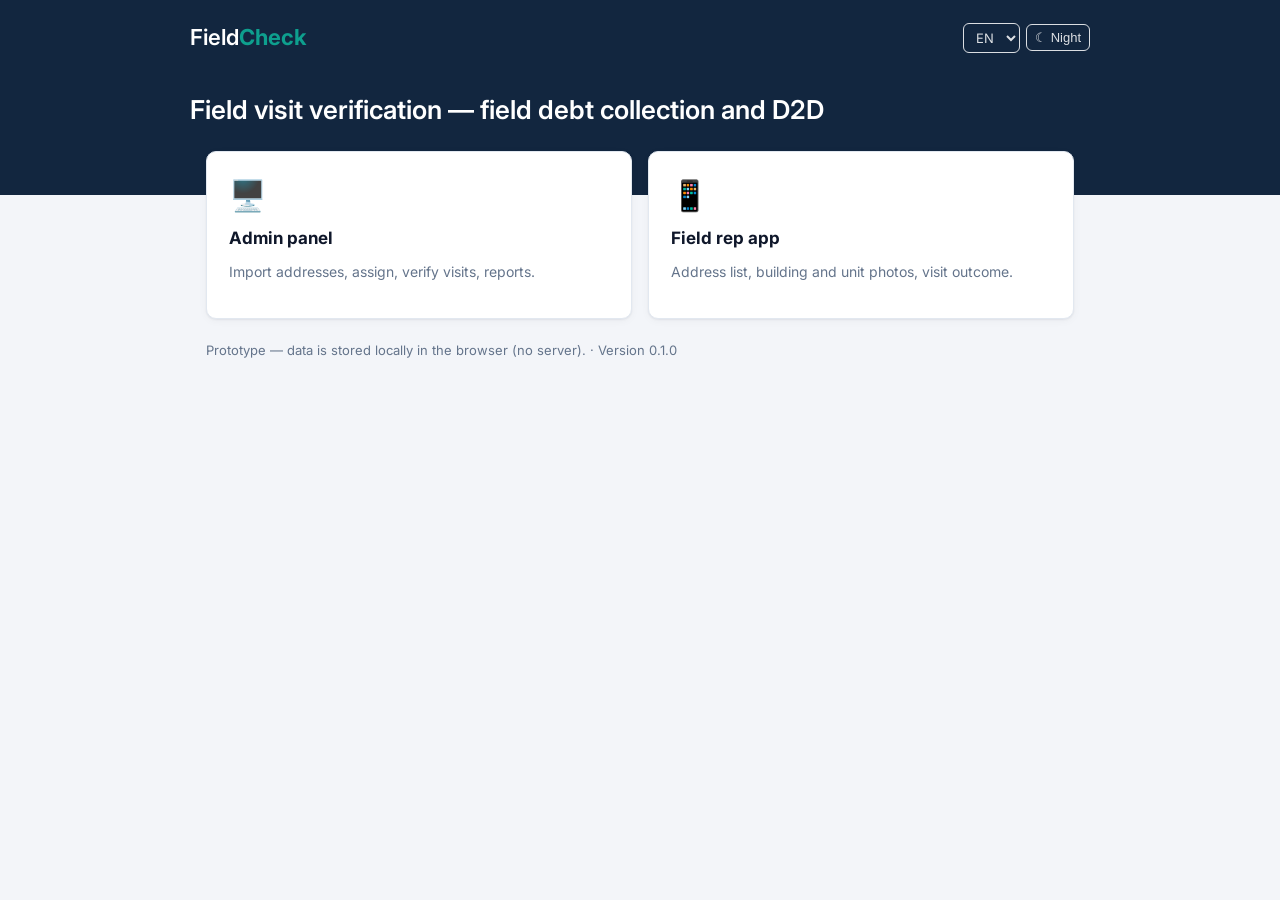
==== index.html @ 7db52467 "FieldCheck 0.1.0 — prototyp panelu admina i aplikacji handlowca Panel: pulpit z KPI i mapą, import/p" ====
<!DOCTYPE html>
<html lang="pl" data-theme="light">
<head>
  <meta charset="utf-8">
  <meta name="viewport" content="width=device-width, initial-scale=1">
  <title>FieldCheck</title>
  <link rel="stylesheet" href="assets/css/base.css">
  <script>document.documentElement.dataset.theme = localStorage.getItem('fc.theme') || (matchMedia('(prefers-color-scheme: dark)').matches ? 'dark' : 'light');</script>
  <style>
    .hero { background: var(--nav-bg); color: #fff; padding: 22px 24px 70px; }
    .hero .row { max-width: 900px; margin: 0 auto; display: flex; justify-content: space-between; align-items: center; }
    .hero .logo { font-size: 22px; font-weight: 600; }
    .hero .logo b { color: var(--teal); }
    .hero h1 { max-width: 900px; margin: 40px auto 0; font-size: 26px; font-weight: 600; }
    .tiles { max-width: 900px; margin: -44px auto 0; padding: 0 16px; display: grid; grid-template-columns: 1fr 1fr; gap: 16px; }
    .tile { display: block; text-decoration: none; color: inherit; padding: 22px; }
    .tile:hover { outline: 2px solid var(--blue); }
    .tile .ic { font-size: 30px; }
    .tile h2 { margin: 10px 0 6px; }
    .foot { max-width: 900px; margin: 22px auto; padding: 0 16px; color: var(--muted); font-size: 13px; }
    @media (max-width: 640px) { .tiles { grid-template-columns: 1fr; } }
  </style>
</head>
<body>
  <div class="hero">
    <div class="row"><div class="logo">Field<b>Check</b></div><div id="ctl"></div></div>
    <h1 data-i18n="tagline"></h1>
  </div>
  <div class="tiles">
    <a class="card tile" href="admin/"><div class="ic">🖥️</div><h2 data-i18n="open_admin"></h2><p class="muted" data-i18n="open_admin_desc"></p></a>
    <a class="card tile" href="app/"><div class="ic">📱</div><h2 data-i18n="open_app"></h2><p class="muted" data-i18n="open_app_desc"></p></a>
  </div>
  <div class="foot"><span data-i18n="prototype_note"></span> · <span id="ver"></span></div>
  <script type="module">
    import { applyDom, onLangChange } from './assets/js/i18n.js';
    import { mountControls, versionLabel } from './assets/js/ui.js';
    mountControls(document.getElementById('ctl'));
    const paint = () => { applyDom(); document.getElementById('ver').textContent = versionLabel(); };
    onLangChange(paint); paint();
  </script>
</body>
</html>
---- assets/css/base.css ----
/* FieldCheck — wspólne style (panel + aplikacja). Motyw: [data-theme="light"|"dark"] na <html> */
@import url('https://fonts.googleapis.com/css2?family=Inter:wght@400;500;600;700&display=swap');

:root {
  --navy: #12263F;
  --blue: #2F6FED;
  --teal: #0E9F8E;
  --green: #16A34A;
  --amber: #F59E0B;
  --red: #DC2626;
  --gray: #64748B;
  --radius: 10px;
  --font: 'Inter', system-ui, -apple-system, 'Segoe UI', Roboto, sans-serif;
}
[data-theme="light"] {
  --bg: #F3F5F9;
  --surface: #FFFFFF;
  --surface-2: #F8FAFC;
  --border: #E2E8F0;
  --text: #0F172A;
  --muted: #64748B;
  --nav-bg: var(--navy);
  --nav-text: #E2E8F0;
  --shadow: 0 1px 2px rgba(15, 23, 42, .06), 0 2px 8px rgba(15, 23, 42, .04);
  color-scheme: light;
}
[data-theme="dark"] {
  --bg: #0B1220;
  --surface: #121C2E;
  --surface-2: #17233A;
  --border: #24324B;
  --text: #E5EAF2;
  --muted: #8C9AB3;
  --nav-bg: #0A1628;
  --nav-text: #CBD5E1;
  --shadow: 0 1px 2px rgba(0, 0, 0, .4);
  color-scheme: dark;
}

* { box-sizing: border-box; }
html, body { margin: 0; padding: 0; }
body {
  font-family: var(--font);
  background: var(--bg);
  color: var(--text);
  font-size: 14px;
  line-height: 1.45;
  -webkit-font-smoothing: antialiased;
}
a { color: var(--blue); }
h1, h2, h3 { margin: 0 0 .5em; line-height: 1.2; }
h1 { font-size: 22px; }
h2 { font-size: 17px; }
h3 { font-size: 15px; }
.muted { color: var(--muted); }
.small { font-size: 12px; }
.hidden { display: none !important; }

/* Przyciski i pola */
.btn {
  display: inline-flex; align-items: center; justify-content: center; gap: 6px;
  border: 1px solid var(--border); background: var(--surface); color: var(--text);
  padding: 8px 14px; border-radius: 8px; font: inherit; font-weight: 500;
  cursor: pointer; text-decoration: none; white-space: nowrap;
}
.btn:hover { filter: brightness(.97); }
.btn:disabled { opacity: .5; cursor: not-allowed; }
.btn-primary { background: var(--blue); border-color: var(--blue); color: #fff; }
.btn-success { background: var(--green); border-color: var(--green); color: #fff; }
.btn-danger { background: var(--red); border-color: var(--red); color: #fff; }
.btn-ghost { background: transparent; }
.btn-block { width: 100%; }
.btn-lg { padding: 14px 18px; font-size: 16px; border-radius: 12px; }

input, select, textarea {
  font: inherit; color: var(--text); background: var(--surface);
  border: 1px solid var(--border); border-radius: 8px; padding: 8px 10px;
}
input:focus, select:focus, textarea:focus { outline: 2px solid var(--blue); outline-offset: -1px; }
label { display: block; font-weight: 500; margin-bottom: 4px; }
.field { margin-bottom: 12px; }
.field input, .field select, .field textarea { width: 100%; }

/* Karty, tabele */
.card {
  background: var(--surface); border: 1px solid var(--border);
  border-radius: var(--radius); box-shadow: var(--shadow); padding: 16px;
}
table { width: 100%; border-collapse: collapse; }
th, td { text-align: left; padding: 9px 10px; border-bottom: 1px solid var(--border); vertical-align: middle; }
th { font-size: 12px; font-weight: 600; color: var(--muted); text-transform: uppercase; letter-spacing: .03em; }
tr:last-child td { border-bottom: none; }
tbody tr:hover { background: var(--surface-2); }

/* Statusy */
.badge {
  display: inline-block; padding: 2px 9px; border-radius: 999px;
  font-size: 12px; font-weight: 600; white-space: nowrap;
}
.st-ASSIGNED    { background: rgba(100,116,139,.15); color: var(--gray); }
.st-IN_PROGRESS { background: rgba(47,111,237,.15);  color: var(--blue); }
.st-SUBMITTED   { background: rgba(14,159,142,.15);  color: var(--teal); }
.st-AUTO_VERIFIED { background: rgba(22,163,74,.15); color: var(--green); }
.st-TO_REVIEW   { background: rgba(245,158,11,.18);  color: #B45309; }
[data-theme="dark"] .st-TO_REVIEW { color: var(--amber); }
.st-APPROVED    { background: rgba(14,159,142,.18);  color: var(--teal); }
.st-REJECTED    { background: rgba(220,38,38,.15);   color: var(--red); }

.ok { color: var(--green); }
.bad { color: var(--red); }
.warn { color: var(--amber); }

/* Przełączniki języka/motywu */
.controls { display: inline-flex; gap: 6px; align-items: center; }
.controls select, .controls button {
  padding: 5px 8px; font-size: 13px; border-radius: 6px;
  background: transparent; color: inherit; border: 1px solid currentColor; opacity: .85; cursor: pointer;
}
.controls select option { color: #0F172A; }
.version { font-size: 11px; opacity: .6; }

/* Toast */
#toast {
  position: fixed; left: 50%; bottom: 24px; transform: translateX(-50%);
  background: var(--navy); color: #fff; padding: 10px 16px; border-radius: 8px;
  box-shadow: 0 6px 24px rgba(0,0,0,.25); z-index: 9999; opacity: 0; pointer-events: none;
  transition: opacity .2s;
}
#toast.show { opacity: 1; }

/* Modal */
.modal-back {
  position: fixed; inset: 0; background: rgba(2,6,23,.55); display: flex;
  align-items: center; justify-content: center; z-index: 900; padding: 16px;
}
.modal { width: min(520px, 100%); max-height: 90vh; overflow: auto; }

/* Zdjęcie zastępcze */
.ph-empty {
  display: flex; align-items: center; justify-content: center; background: var(--surface-2);
  border: 1px dashed var(--border); border-radius: 8px; color: var(--muted); min-height: 160px;
}

/* Podpowiedzi: ikonka [?] i dymek */
.help {
  display: inline-flex; align-items: center; justify-content: center; width: 17px; height: 17px;
  border-radius: 50%; border: 1px solid currentColor; font-size: 11px; font-weight: 700; line-height: 1;
  opacity: .55; cursor: help; margin-left: 5px; vertical-align: middle; user-select: none; flex: none;
  text-transform: none; letter-spacing: 0;
}
.help:hover, .help:focus { opacity: 1; outline: none; color: var(--blue); }
#tip {
  position: fixed; z-index: 10000; max-width: 280px; padding: 8px 11px; border-radius: 8px;
  background: #0F172A; color: #F1F5F9; font-size: 12.5px; font-weight: 400; line-height: 1.4;
  box-shadow: 0 6px 24px rgba(0,0,0,.3); pointer-events: none; opacity: 0; transition: opacity .12s;
  text-transform: none; letter-spacing: 0;
}
[data-theme="dark"] #tip { background: #E5EAF2; color: #0F172A; }
#tip.show { opacity: 1; }
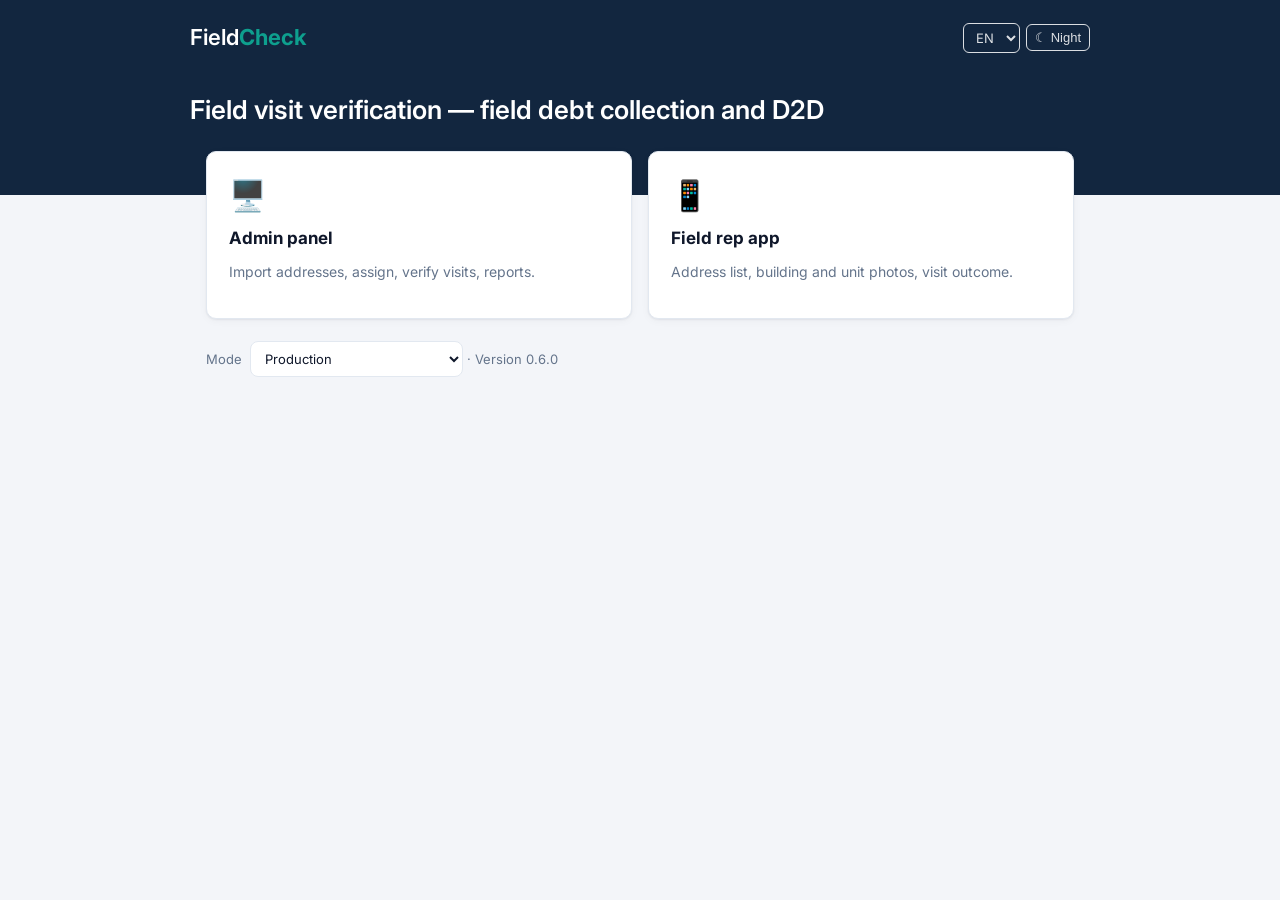
==== commit 5b981419: "FieldCheck 0.6.0 — tryb produkcyjny Supabase, 2FA, konta, podział na moduły Logowanie Supabase Auth " ====
--- a/index.html
+++ b/index.html
@@ -30,10 +30,18 @@
     <a class="card tile" href="admin/"><div class="ic">🖥️</div><h2 data-i18n="open_admin"></h2><p class="muted" data-i18n="open_admin_desc"></p></a>
     <a class="card tile" href="app/"><div class="ic">📱</div><h2 data-i18n="open_app"></h2><p class="muted" data-i18n="open_app_desc"></p></a>
   </div>
-  <div class="foot"><span data-i18n="prototype_note"></span> · <span id="ver"></span></div>
+  <div class="foot">
+    <label style="display:inline-flex;gap:8px;align-items:center;font-weight:400"><span data-i18n="mode_label"></span>
+      <select id="mode" data-i18n-tip="h_mode"><option value="supabase" data-i18n="mode_prod"></option><option value="local" data-i18n="mode_demo"></option></select></label>
+    · <span id="ver"></span>
+  </div>
   <script type="module">
-    import { applyDom, onLangChange } from './assets/js/i18n.js';
-    import { mountControls, versionLabel } from './assets/js/ui.js';
+    import { applyDom, onLangChange } from './assets/js/core/i18n.js';
+    import { mountControls, versionLabel } from './assets/js/core/ui.js';
+    import { BACKEND } from './assets/js/core/config.js';
+    const sel = document.getElementById('mode');
+    sel.value = localStorage.getItem('fc.backend') || BACKEND;
+    sel.onchange = () => localStorage.setItem('fc.backend', sel.value);
     mountControls(document.getElementById('ctl'));
     const paint = () => { applyDom(); document.getElementById('ver').textContent = versionLabel(); };
     onLangChange(paint); paint();
--- a/assets/css/base.css
+++ b/assets/css/base.css
@@ -157,3 +157,19 @@
 }
 [data-theme="dark"] #tip { background: #E5EAF2; color: #0F172A; }
 #tip.show { opacity: 1; }
+
+/* Pod-zakładki */
+.subtabs { display: flex; gap: 2px; border-bottom: 1px solid var(--border); margin-bottom: 14px; overflow-x: auto; scrollbar-width: none; }
+.subtab {
+  display: inline-flex; align-items: center; gap: 7px; padding: 9px 14px; background: none; border: 0;
+  border-bottom: 3px solid transparent; margin-bottom: -1px; color: var(--muted); font: inherit; font-weight: 500;
+  cursor: pointer; white-space: nowrap;
+}
+.subtab:hover { color: var(--text); }
+.subtab.active { color: var(--text); border-bottom-color: var(--tabc); font-weight: 600; }
+.subtab .dot { width: 8px; height: 8px; border-radius: 50%; background: var(--tabc); display: inline-block; }
+.subtab .cnt {
+  min-width: 20px; padding: 1px 7px; border-radius: 999px; font-size: 11px; font-weight: 700; text-align: center;
+  background: color-mix(in srgb, var(--tabc) 16%, transparent); color: var(--tabc);
+}
+[data-theme="dark"] .subtab .cnt { background: color-mix(in srgb, var(--tabc) 28%, transparent); color: color-mix(in srgb, var(--tabc) 70%, white); }
